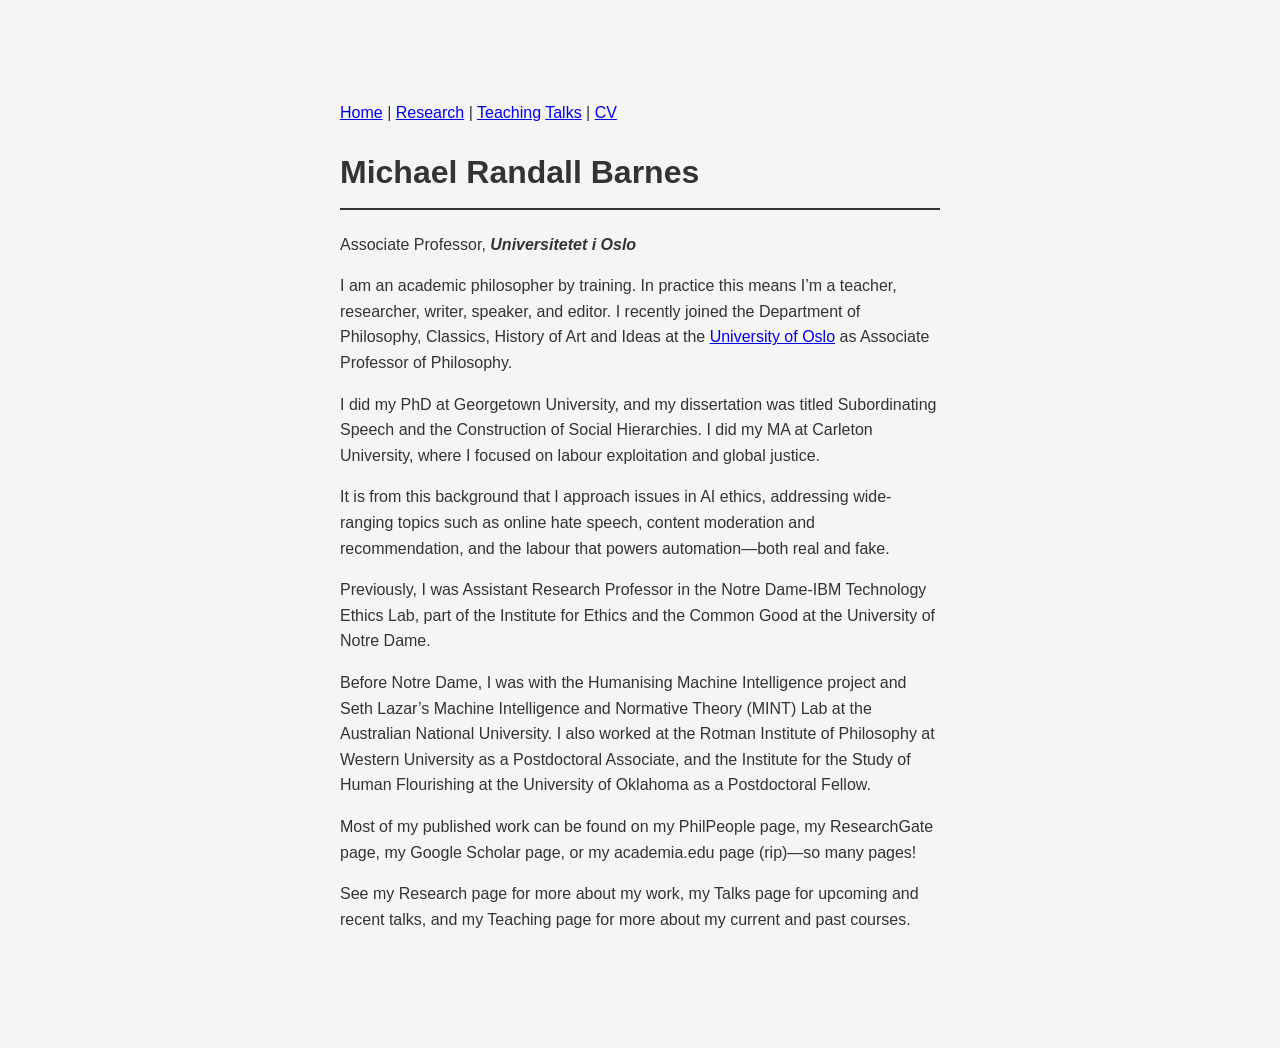
==== index.html @ 71066263 "Initial commit of my website" ====
<!DOCTYPE html>
<html>
<nav>
    <a href="index.html">Home</a> | 
    <a href="research.html">Research</a> | 
    <a href="teaching.html">Teaching</a>
    <a href="talks.html">Talks</a> |
    <a href="cv.html">CV</a>
</nav>
<head>
    <title>M R Barnes</title>
    <style>
        body {
            font-family: Georgia, sans-serif;
            max-width: 600px;
            margin: 50px auto;
            padding: 50px;
            background-color: #f5f5f5;
            color: #333333;
            line-height: 1.6;
            text-align: left;
        }

    h1 {
        border-bottom: 2px solid #333;
        padding-bottom: 10px;
}
    </style>
</head>
<body>
    <h1>Michael Randall Barnes</h1>
    <p>Associate Professor, <em><strong>Universitetet i Oslo</strong></em></p>
    <p>I am an academic philosopher by training. In practice this means I’m a teacher, researcher, writer, speaker, and editor. I recently joined the Department of Philosophy, Classics, History of Art and Ideas at the <a href="https://www.uio.no">University of Oslo</a> as Associate Professor of Philosophy.</p>
<p>I did my PhD at Georgetown University, and my dissertation was titled Subordinating Speech and the Construction of Social Hierarchies. I did my MA at Carleton University, where I focused on labour exploitation and global justice.</p>
<p>It is from this background that I approach issues in AI ethics, addressing wide-ranging topics such as online hate speech, content moderation and recommendation, and the labour that powers automation—both real and fake.</p>
<p>Previously, I was Assistant Research Professor in the Notre Dame-IBM Technology Ethics Lab, part of the Institute for Ethics and the Common Good at the University of Notre Dame.</p>
<p>Before Notre Dame, I was with the Humanising Machine Intelligence project and Seth Lazar’s Machine Intelligence and Normative Theory (MINT) Lab at the Australian National University. I also worked at the Rotman Institute of Philosophy at Western University as a Postdoctoral Associate, and the Institute for the Study of Human Flourishing at the University of Oklahoma as a Postdoctoral Fellow.</p>
<p>Most of my published work can be found on my PhilPeople page, my ResearchGate page, my Google Scholar page, or my academia.edu page (rip)—so many pages!</p>
<p>See my Research page for more about my work,  my Talks page for upcoming and recent talks, and my Teaching page for more about my current and past courses.</p>
	
</body>
</html>
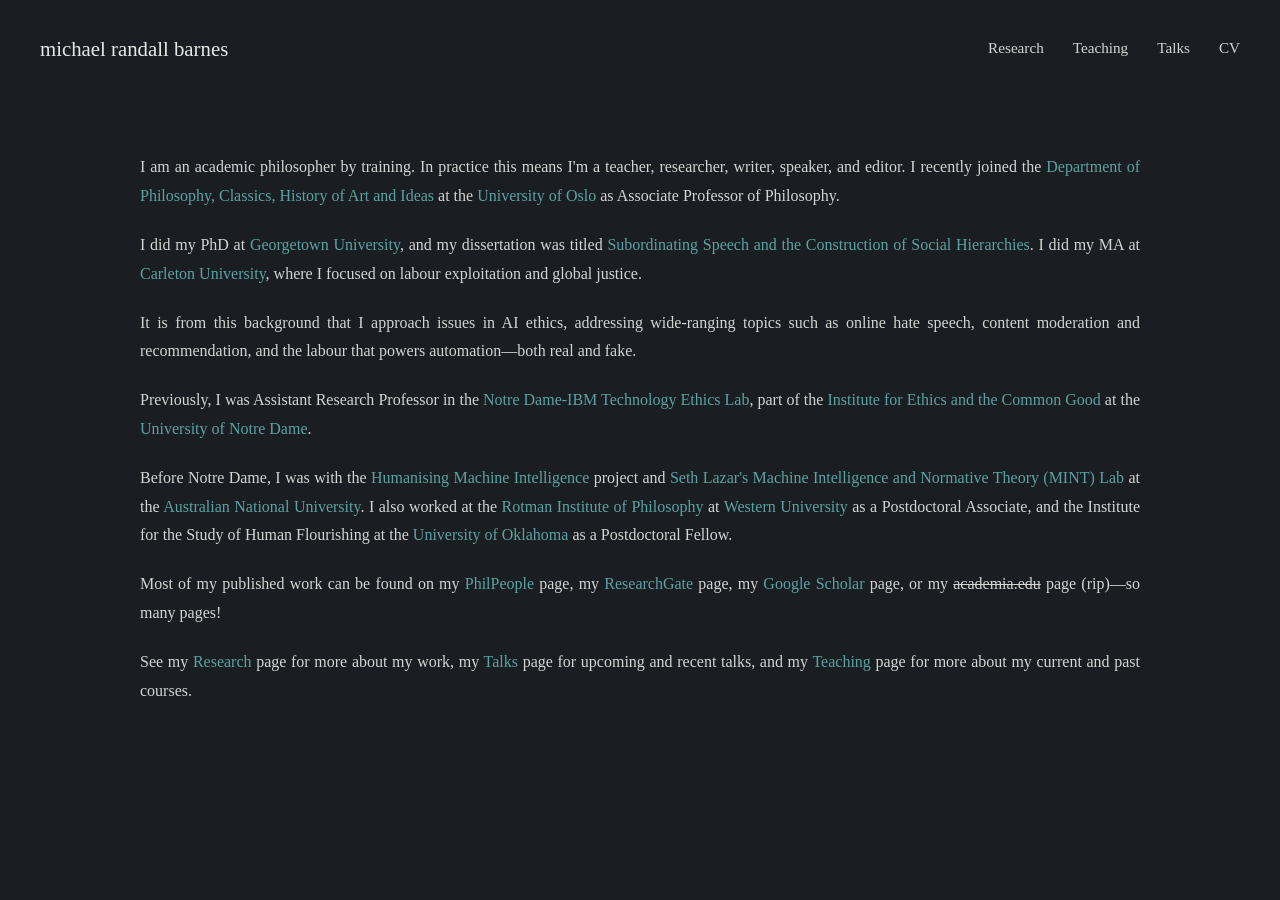
==== commit 104cfcc9: "update to darker style and added content" ====
--- a/index.html
+++ b/index.html
@@ -1,42 +1,30 @@
 <!DOCTYPE html>
-<html>
-<nav>
-    <a href="index.html">Home</a> | 
-    <a href="research.html">Research</a> | 
-    <a href="teaching.html">Teaching</a>
-    <a href="talks.html">Talks</a> |
-    <a href="cv.html">CV</a>
-</nav>
+<html lang="en">
 <head>
+    <meta charset="UTF-8">
+    <meta name="viewport" content="width=device-width, initial-scale=1.0">
     <title>M R Barnes</title>
-    <style>
-        body {
-            font-family: Georgia, sans-serif;
-            max-width: 600px;
-            margin: 50px auto;
-            padding: 50px;
-            background-color: #f5f5f5;
-            color: #333333;
-            line-height: 1.6;
-            text-align: left;
-        }
-
-    h1 {
-        border-bottom: 2px solid #333;
-        padding-bottom: 10px;
-}
-    </style>
+    <link rel="stylesheet" href="style.css">
 </head>
 <body>
-    <h1>Michael Randall Barnes</h1>
-    <p>Associate Professor, <em><strong>Universitetet i Oslo</strong></em></p>
-    <p>I am an academic philosopher by training. In practice this means I’m a teacher, researcher, writer, speaker, and editor. I recently joined the Department of Philosophy, Classics, History of Art and Ideas at the <a href="https://www.uio.no">University of Oslo</a> as Associate Professor of Philosophy.</p>
-<p>I did my PhD at Georgetown University, and my dissertation was titled Subordinating Speech and the Construction of Social Hierarchies. I did my MA at Carleton University, where I focused on labour exploitation and global justice.</p>
-<p>It is from this background that I approach issues in AI ethics, addressing wide-ranging topics such as online hate speech, content moderation and recommendation, and the labour that powers automation—both real and fake.</p>
-<p>Previously, I was Assistant Research Professor in the Notre Dame-IBM Technology Ethics Lab, part of the Institute for Ethics and the Common Good at the University of Notre Dame.</p>
-<p>Before Notre Dame, I was with the Humanising Machine Intelligence project and Seth Lazar’s Machine Intelligence and Normative Theory (MINT) Lab at the Australian National University. I also worked at the Rotman Institute of Philosophy at Western University as a Postdoctoral Associate, and the Institute for the Study of Human Flourishing at the University of Oklahoma as a Postdoctoral Fellow.</p>
-<p>Most of my published work can be found on my PhilPeople page, my ResearchGate page, my Google Scholar page, or my academia.edu page (rip)—so many pages!</p>
-<p>See my Research page for more about my work,  my Talks page for upcoming and recent talks, and my Teaching page for more about my current and past courses.</p>
-	
+    <header>
+        <a href="index.html" class="site-title">michael randall barnes</a>
+        <nav>
+            <a href="research.html">Research</a>
+            <a href="teaching.html">Teaching</a>
+            <a href="talks.html">Talks</a>
+            <a href="cv.html">CV</a>
+        </nav>
+    </header>
+
+    <div class="container">
+        <p>I am an academic philosopher by training. In practice this means I'm a teacher, researcher, writer, speaker, and editor. I recently joined the <a href="https://www.hf.uio.no/ifikk/english/">Department of Philosophy, Classics, History of Art and Ideas</a> at the <a href="https://www.uio.no/english">University of Oslo</a> as Associate Professor of Philosophy.</p>
+        <p>I did my PhD at <a href="https://philosophy.georgetown.edu/">Georgetown University</a>, and my dissertation was titled  <a href="https://repository.digital.georgetown.edu/handle/10822/1056023">Subordinating Speech and the Construction of Social Hierarchies</a>. I did my MA at  <a href="https://carleton.ca/philosophy/">Carleton University</a>, where I focused on labour exploitation and global justice.</p>
+        <p>It is from this background that I approach issues in AI ethics, addressing wide-ranging topics such as online hate speech, content moderation and recommendation, and the labour that powers automation—both real and fake.</p>
+        <p>Previously, I was Assistant Research Professor in the <a href="https://ethics.nd.edu/labs-and-centers/notre-dame-ibm-technology-ethics-lab/?utm_campaign=redirect&utm_medium=web&utm_source=techethicslab.nd.edu">Notre Dame-IBM Technology Ethics Lab</a>, part of the <a href="https://ethics.nd.edu/">Institute for Ethics and the Common Good</a> at the <a href="https://www.nd.edu">University of Notre Dame</a>.</p>
+        <p>Before Notre Dame, I was with the <a href="https://hmi.anu.edu.au/">Humanising Machine Intelligence</a> project and <a href="https://mintresearch.org/">Seth Lazar's Machine Intelligence and Normative Theory (MINT) Lab</a> at the <a href="https://philosophy.cass.anu.edu.au/">Australian National University</a>. I also worked at the <a href="https://www.rotman.uwo.ca/h">Rotman Institute of Philosophy</a> at <a href="https://www.uwo.ca/philosophy/">Western University</a> as a Postdoctoral Associate, and the Institute for the Study of Human Flourishing at the <a href="https://www.ou.edu/">University of Oklahoma</a> as a Postdoctoral Fellow.</p>
+        <p>Most of my published work can be found on my <a href="https://philpeople.org/profiles/michael-randall-barnes/">PhilPeople</a> page, my <a href="https://www.researchgate.net/profile/Michael-Barnes-12">ResearchGate</a> page, my <a href="https://scholar.google.com/citations?hl=en&user=WH1bdl4AAAAJ">Google Scholar</a> page, or my <s>academia.edu</s> page (rip)—so many pages!</p>
+        <p>See my <a href="research.html">Research</a> page for more about my work, my <a href="talks.html">Talks</a> page for upcoming and recent talks, and my <a href="teaching.html">Teaching</a> page for more about my current and past courses.</p>
+    </div>
 </body>
 </html>
--- a/style.css
+++ b/style.css
@@ -0,0 +1,143 @@
+/* Base styles */
+body {
+    background-color: #1a1d21;
+    color: #d4d4d4;
+    font-family: Georgia, 'Times New Roman', serif;
+    line-height: 1.8;
+    margin: 0;
+    padding: 0;
+}
+
+/* Container for content */
+.container {
+    max-width: 1000px;
+    margin: 0 auto;
+    padding: 40px 20px;
+}
+
+/* Header and Navigation */
+header {
+    display: flex;
+    justify-content: space-between;
+    align-items: center;
+    padding: 30px 40px;
+    max-width: 1200px;
+    margin: 0 auto;
+}
+
+.site-title {
+    font-size: 1.3em;
+    color: #e8e8e8;
+    text-decoration: none;
+}
+
+nav a {
+    color: #d4d4d4;
+    text-decoration: none;
+    margin-left: 25px;
+    font-size: 0.95em;
+}
+
+nav a:hover {
+    color: #ffffff;
+}
+
+/* Links */
+a {
+    color: #5ba3a3;
+    text-decoration: none;
+}
+
+a:hover {
+    color: #7bc5c5;
+}
+
+/* Headings */
+h1 {
+    color: #e8e8e8;
+    font-size: 2em;
+    margin-bottom: 30px;
+}
+
+h2 {
+    color: #e8e8e8;
+    font-size: 1.5em;
+    margin-top: 40px;
+    margin-bottom: 20px;
+}
+
+/* Paragraphs */
+p {
+    margin-bottom: 20px;
+    text-align: justify;
+}
+
+/* Lists */
+ul {
+    list-style-type: disc;
+    padding-left: 25px;
+}
+
+li {
+    margin-bottom: 15px;
+}
+
+/* Images */
+img {
+    max-width: 100%;
+    height: auto;
+    border-radius: 50%;
+}
+
+.profile-section {
+    display: flex;
+    gap: 50px;
+    align-items: flex-start;
+    margin-top: 50px;
+}
+
+.profile-photo {
+    flex-shrink: 0;
+    width: 300px;
+}
+
+.profile-content {
+    flex-grow: 1;
+}
+
+/* Horizontal divider */
+hr {
+    border: none;
+    border-top: 1px solid #4a5d6f;
+    margin: 40px 0;
+}
+
+/* Mobile responsive */
+@media (max-width: 768px) {
+    header {
+        flex-direction: column;
+        align-items: flex-start;
+        padding: 20px;
+    }
+    
+    nav {
+        margin-top: 20px;
+    }
+    
+    nav a {
+        margin-left: 0;
+        margin-right: 20px;
+    }
+    
+    .profile-section {
+        flex-direction: column;
+    }
+    
+    .profile-photo {
+        width: 200px;
+    }
+    
+    .container {
+        padding: 20px 15px;
+    }
+}
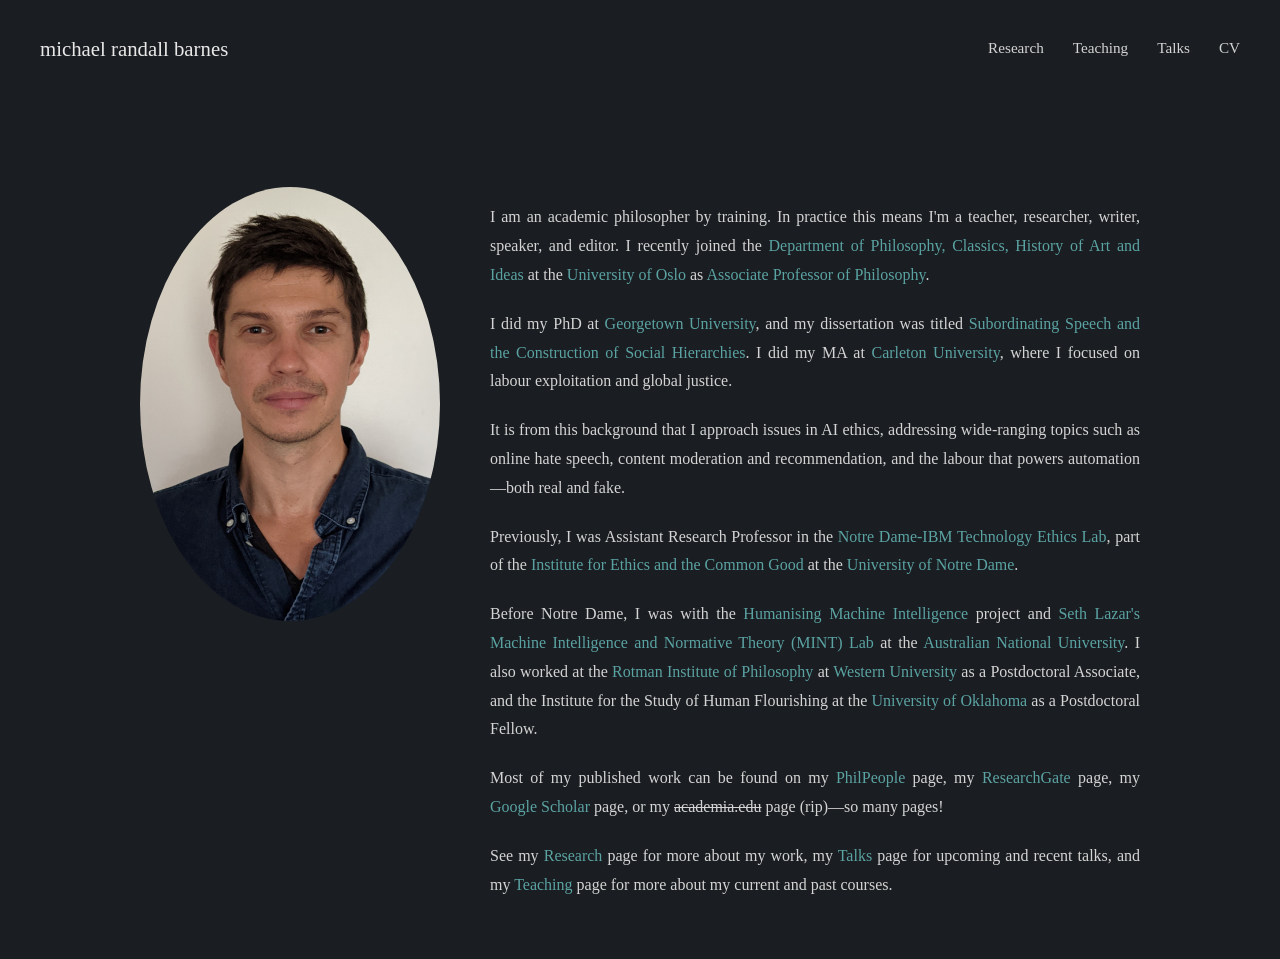
==== commit 3aea99b7: "filled in teaching page plus edits throughout" ====
--- a/index.html
+++ b/index.html
@@ -18,13 +18,21 @@
     </header>
 
     <div class="container">
-        <p>I am an academic philosopher by training. In practice this means I'm a teacher, researcher, writer, speaker, and editor. I recently joined the <a href="https://www.hf.uio.no/ifikk/english/">Department of Philosophy, Classics, History of Art and Ideas</a> at the <a href="https://www.uio.no/english">University of Oslo</a> as Associate Professor of Philosophy.</p>
-        <p>I did my PhD at <a href="https://philosophy.georgetown.edu/">Georgetown University</a>, and my dissertation was titled  <a href="https://repository.digital.georgetown.edu/handle/10822/1056023">Subordinating Speech and the Construction of Social Hierarchies</a>. I did my MA at  <a href="https://carleton.ca/philosophy/">Carleton University</a>, where I focused on labour exploitation and global justice.</p>
-        <p>It is from this background that I approach issues in AI ethics, addressing wide-ranging topics such as online hate speech, content moderation and recommendation, and the labour that powers automation—both real and fake.</p>
-        <p>Previously, I was Assistant Research Professor in the <a href="https://ethics.nd.edu/labs-and-centers/notre-dame-ibm-technology-ethics-lab/?utm_campaign=redirect&utm_medium=web&utm_source=techethicslab.nd.edu">Notre Dame-IBM Technology Ethics Lab</a>, part of the <a href="https://ethics.nd.edu/">Institute for Ethics and the Common Good</a> at the <a href="https://www.nd.edu">University of Notre Dame</a>.</p>
-        <p>Before Notre Dame, I was with the <a href="https://hmi.anu.edu.au/">Humanising Machine Intelligence</a> project and <a href="https://mintresearch.org/">Seth Lazar's Machine Intelligence and Normative Theory (MINT) Lab</a> at the <a href="https://philosophy.cass.anu.edu.au/">Australian National University</a>. I also worked at the <a href="https://www.rotman.uwo.ca/h">Rotman Institute of Philosophy</a> at <a href="https://www.uwo.ca/philosophy/">Western University</a> as a Postdoctoral Associate, and the Institute for the Study of Human Flourishing at the <a href="https://www.ou.edu/">University of Oklahoma</a> as a Postdoctoral Fellow.</p>
-        <p>Most of my published work can be found on my <a href="https://philpeople.org/profiles/michael-randall-barnes/">PhilPeople</a> page, my <a href="https://www.researchgate.net/profile/Michael-Barnes-12">ResearchGate</a> page, my <a href="https://scholar.google.com/citations?hl=en&user=WH1bdl4AAAAJ">Google Scholar</a> page, or my <s>academia.edu</s> page (rip)—so many pages!</p>
-        <p>See my <a href="research.html">Research</a> page for more about my work, my <a href="talks.html">Talks</a> page for upcoming and recent talks, and my <a href="teaching.html">Teaching</a> page for more about my current and past courses.</p>
+        <div class="profile-section">
+            <div class="profile-photo">
+                <img src="Barnes-Headshot.jpg" alt="Michael Barnes">
+            </div>
+            
+            <div class="profile-content">
+                <p>I am an academic philosopher by training. In practice this means I'm a teacher, researcher, writer, speaker, and editor. I recently joined the <a href="https://www.hf.uio.no/ifikk/english/" target="_blank">Department of Philosophy, Classics, History of Art and Ideas</a> at the <a href="https://www.uio.no/english" target="_blank">University of Oslo</a> as <a href="https://www.hf.uio.no/ifikk/english/people/aca/philosophy/tenured/michabar/index.html" target="_blank">Associate Professor of Philosophy</a>.</p>
+                <p>I did my PhD at <a href="https://philosophy.georgetown.edu/" target="_blank">Georgetown University</a>, and my dissertation was titled  <a href="https://repository.digital.georgetown.edu/handle/10822/1056023" target="_blank">Subordinating Speech and the Construction of Social Hierarchies</a>. I did my MA at <a href="https://carleton.ca/philosophy/" target="_blank">Carleton University</a>, where I focused on labour exploitation and global justice.</p>
+                <p>It is from this background that I approach issues in AI ethics, addressing wide-ranging topics such as online hate speech, content moderation and recommendation, and the labour that powers automation—both real and fake.</p>
+                <p>Previously, I was Assistant Research Professor in the <a href="https://ethics.nd.edu/labs-and-centers/notre-dame-ibm-technology-ethics-lab/?utm_campaign=redirect&utm_medium=web&utm_source=techethicslab.nd.edu" target="_blank">Notre Dame-IBM Technology Ethics Lab</a>, part of the <a href="https://ethics.nd.edu/" target="_blank">Institute for Ethics and the Common Good</a> at the <a href="https://www.nd.edu" target="_blank">University of Notre Dame</a>.</p>
+                <p>Before Notre Dame, I was with the <a href="https://hmi.anu.edu.au/" target="_blank">Humanising Machine Intelligence</a> project and <a href="https://mintresearch.org/" target="_blank">Seth Lazar's Machine Intelligence and Normative Theory (MINT) Lab</a> at the <a href="https://philosophy.cass.anu.edu.au/" target="_blank">Australian National University</a>. I also worked at the <a href="https://www.rotman.uwo.ca/h" target="_blank">Rotman Institute of Philosophy</a> at <a href="https://www.uwo.ca/philosophy/" target="_blank">Western University</a> as a Postdoctoral Associate, and the Institute for the Study of Human Flourishing at the <a href="https://www.ou.edu/" target="_blank">University of Oklahoma</a> as a Postdoctoral Fellow.</p>
+                <p>Most of my published work can be found on my <a href="https://philpeople.org/profiles/michael-randall-barnes/" target="_blank">PhilPeople</a> page, my <a href="https://www.researchgate.net/profile/Michael-Barnes-12" target="_blank">ResearchGate</a> page, my <a href="https://scholar.google.com/citations?hl=en&user=WH1bdl4AAAAJ" target="_blank">Google Scholar</a> page, or my <s>academia.edu</s> page (rip)—so many pages!</p>
+                <p>See my <a href="research.html">Research</a> page for more about my work, my <a href="talks.html">Talks</a> page for upcoming and recent talks, and my <a href="teaching.html">Teaching</a> page for more about my current and past courses.</p>
+            </div>
+        </div>
     </div>
 </body>
 </html>
--- a/style.css
+++ b/style.css
@@ -64,6 +64,14 @@
     font-size: 1.5em;
     margin-top: 40px;
     margin-bottom: 20px;
+}
+
+h3 {
+    color: #e8e8e8;
+    font-size: 1.2em;
+    margin-top: 30px;
+    margin-bottom: 15px;
+    text-decoration: underline;
 }
 
 /* Paragraphs */
